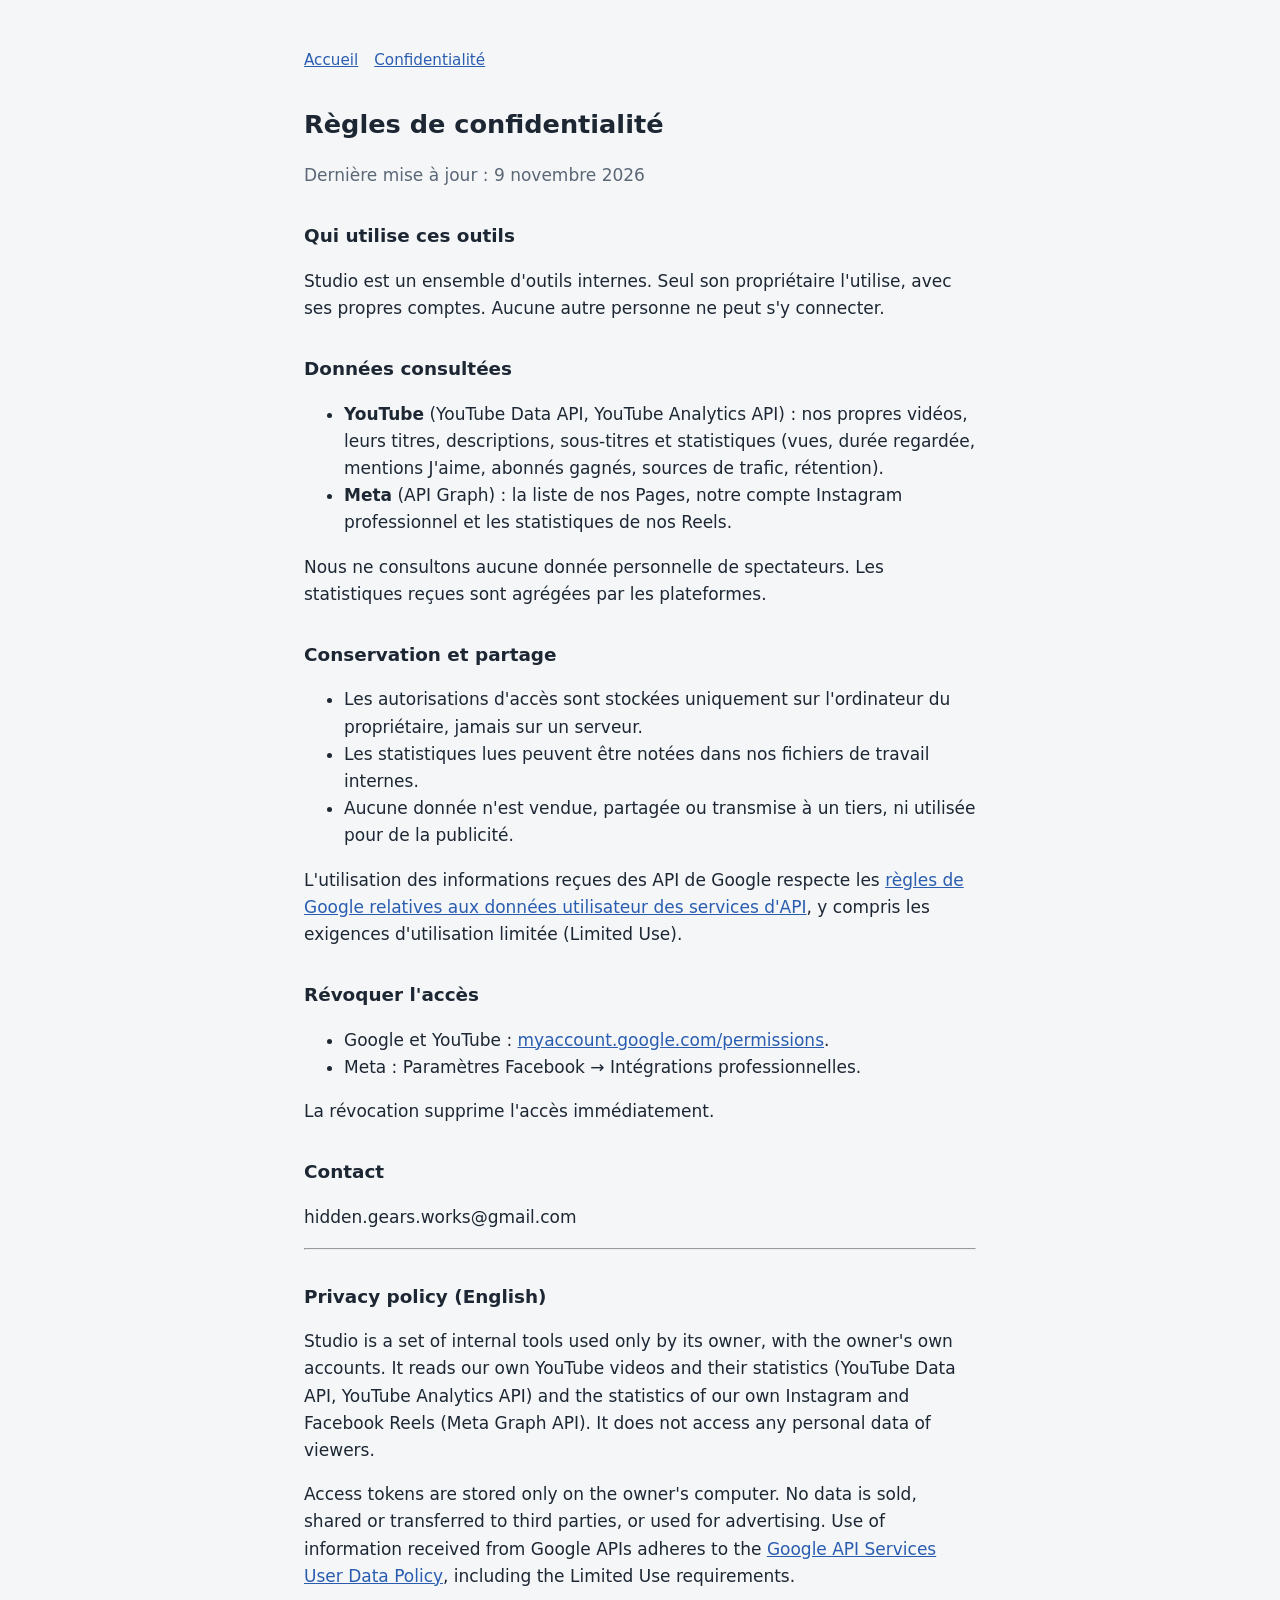
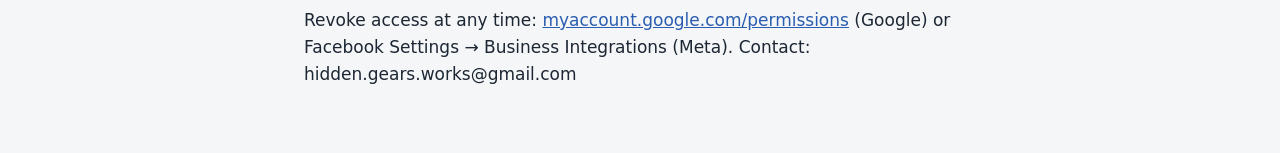
==== confidentialite.html @ b763d8b4 "Studio site: homepage and privacy policy" ====
<!doctype html>
<html lang="fr">
<head>
<meta charset="utf-8"><meta name="viewport" content="width=device-width,initial-scale=1">
<title>Confidentialité · Studio</title>
<meta name="description" content="Règles de confidentialité des outils internes Studio.">
<link rel="stylesheet" href="style.css">
</head>
<body><main>
<nav><a href="./">Accueil</a><a href="confidentialite.html">Confidentialité</a></nav>
<h1>Règles de confidentialité</h1>
<p class="doux">Dernière mise à jour : 9 novembre 2026</p>

<h2>Qui utilise ces outils</h2>
<p>Studio est un ensemble d'outils internes. Seul son propriétaire l'utilise, avec ses propres comptes. Aucune autre personne ne peut s'y connecter.</p>

<h2>Données consultées</h2>
<ul>
<li><strong>YouTube</strong> (YouTube Data API, YouTube Analytics API) : nos propres vidéos, leurs titres, descriptions, sous-titres et statistiques (vues, durée regardée, mentions J'aime, abonnés gagnés, sources de trafic, rétention).</li>
<li><strong>Meta</strong> (API Graph) : la liste de nos Pages, notre compte Instagram professionnel et les statistiques de nos Reels.</li>
</ul>
<p>Nous ne consultons aucune donnée personnelle de spectateurs. Les statistiques reçues sont agrégées par les plateformes.</p>

<h2>Conservation et partage</h2>
<ul>
<li>Les autorisations d'accès sont stockées uniquement sur l'ordinateur du propriétaire, jamais sur un serveur.</li>
<li>Les statistiques lues peuvent être notées dans nos fichiers de travail internes.</li>
<li>Aucune donnée n'est vendue, partagée ou transmise à un tiers, ni utilisée pour de la publicité.</li>
</ul>
<p>L'utilisation des informations reçues des API de Google respecte les <a href="https://developers.google.com/terms/api-services-user-data-policy">règles de Google relatives aux données utilisateur des services d'API</a>, y compris les exigences d'utilisation limitée (Limited Use).</p>

<h2>Révoquer l'accès</h2>
<ul>
<li>Google et YouTube : <a href="https://myaccount.google.com/permissions">myaccount.google.com/permissions</a>.</li>
<li>Meta : Paramètres Facebook → Intégrations professionnelles.</li>
</ul>
<p>La révocation supprime l'accès immédiatement.</p>

<h2>Contact</h2>
<p>hidden.gears.works@gmail.com</p>

<hr>
<section id="en" lang="en">
<h2>Privacy policy (English)</h2>
<p>Studio is a set of internal tools used only by its owner, with the owner's own accounts. It reads our own YouTube videos and their statistics (YouTube Data API, YouTube Analytics API) and the statistics of our own Instagram and Facebook Reels (Meta Graph API). It does not access any personal data of viewers.</p>
<p>Access tokens are stored only on the owner's computer. No data is sold, shared or transferred to third parties, or used for advertising. Use of information received from Google APIs adheres to the <a href="https://developers.google.com/terms/api-services-user-data-policy">Google API Services User Data Policy</a>, including the Limited Use requirements.</p>
<p>Revoke access at any time: <a href="https://myaccount.google.com/permissions">myaccount.google.com/permissions</a> (Google) or Facebook Settings → Business Integrations (Meta). Contact: hidden.gears.works@gmail.com</p>
</section>
</main></body>
</html>
---- style.css ----
:root{--fond:#f4f6f8;--texte:#1d2733;--doux:#5b6775;--lien:#2a5db0}
@media (prefers-color-scheme:dark){:root{--fond:#14181d;--texte:#e6eaee;--doux:#9aa5b1;--lien:#8fb4ff}}
body{margin:0;background:var(--fond);color:var(--texte);font:17px/1.6 system-ui,sans-serif}
main{max-width:42rem;margin:0 auto;padding:3rem 1rem}
h1{font-size:1.6rem;margin:0 0 .5rem}h2{font-size:1.15rem;margin-top:2rem}
p,li{color:var(--texte)}small,.doux{color:var(--doux)}a{color:var(--lien)}
nav{margin-bottom:2rem;font-size:.95rem}nav a{margin-right:1rem}
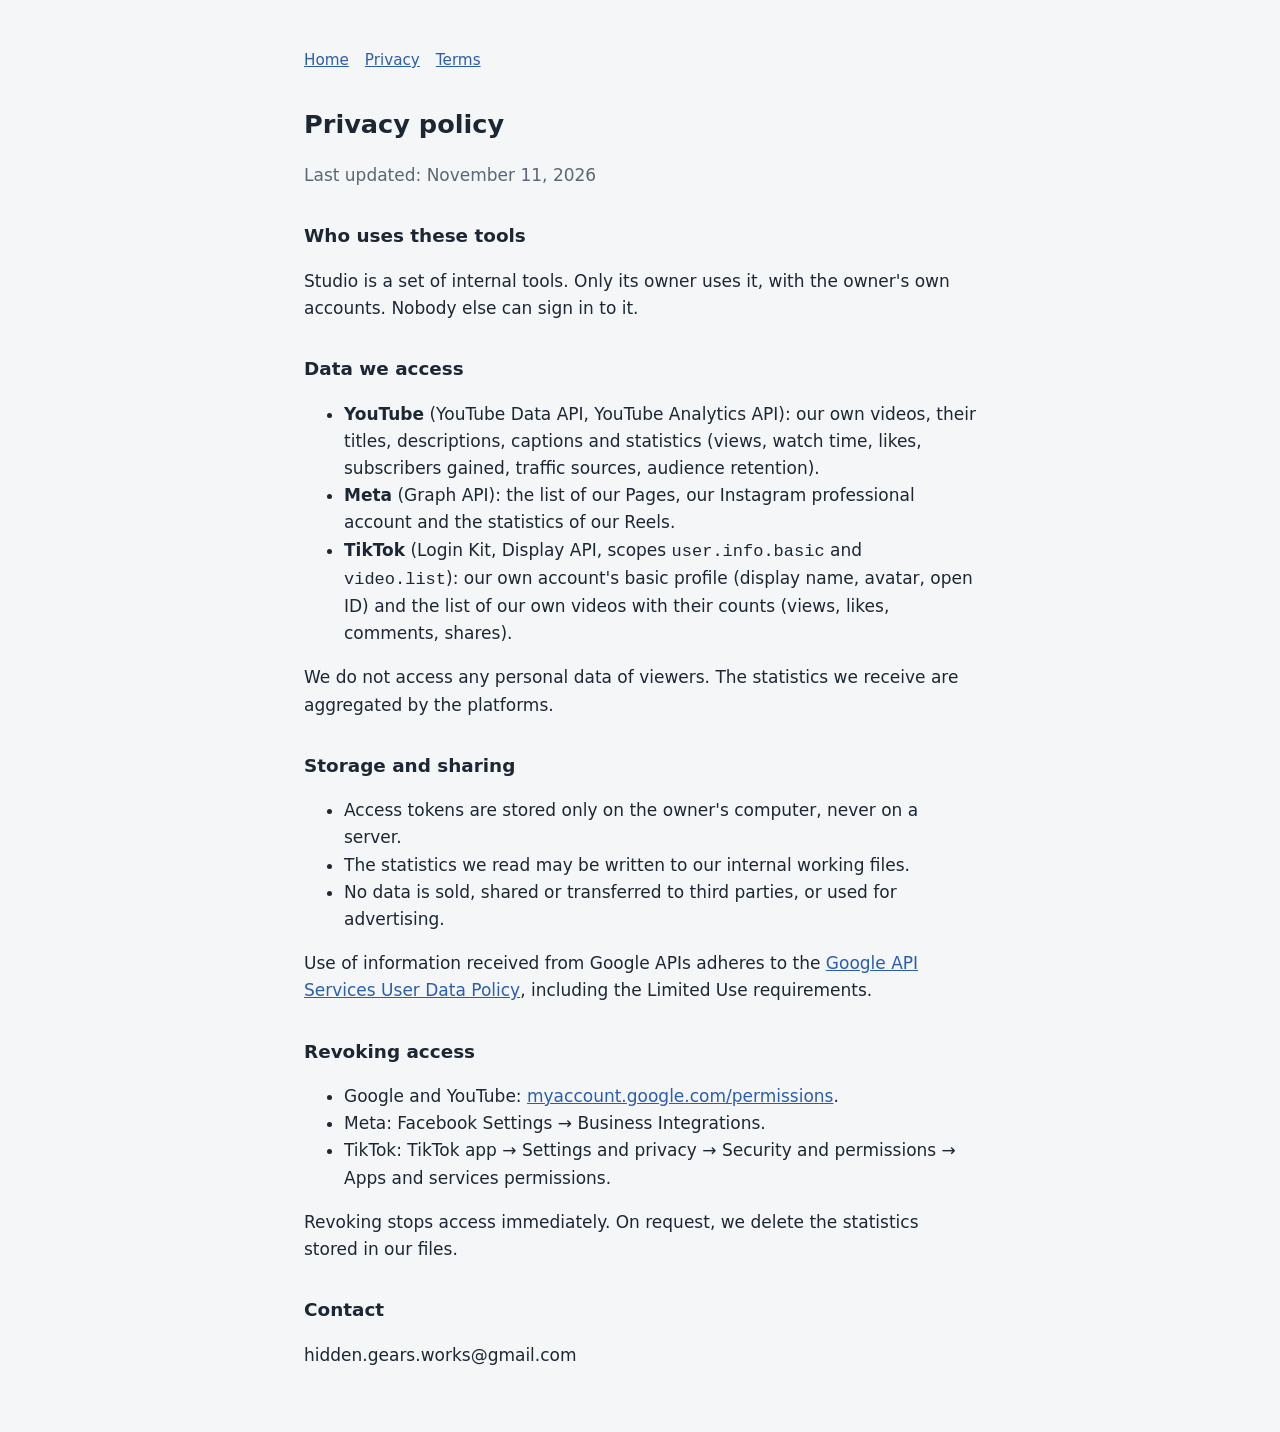
==== commit c253a374: "Site in English; TikTok (Login Kit, Display API, read-only) in home and privacy; terms page; old pri" ====
--- a/confidentialite.html
+++ b/confidentialite.html
@@ -1,50 +1,10 @@
 <!doctype html>
-<html lang="fr">
+<html lang="en">
 <head>
 <meta charset="utf-8"><meta name="viewport" content="width=device-width,initial-scale=1">
-<title>Confidentialité · Studio</title>
-<meta name="description" content="Règles de confidentialité des outils internes Studio.">
-<link rel="stylesheet" href="style.css">
+<title>Privacy · Studio</title>
+<meta http-equiv="refresh" content="0; url=privacy.html">
+<link rel="canonical" href="privacy.html">
 </head>
-<body><main>
-<nav><a href="./">Accueil</a><a href="confidentialite.html">Confidentialité</a></nav>
-<h1>Règles de confidentialité</h1>
-<p class="doux">Dernière mise à jour : 9 novembre 2026</p>
-
-<h2>Qui utilise ces outils</h2>
-<p>Studio est un ensemble d'outils internes. Seul son propriétaire l'utilise, avec ses propres comptes. Aucune autre personne ne peut s'y connecter.</p>
-
-<h2>Données consultées</h2>
-<ul>
-<li><strong>YouTube</strong> (YouTube Data API, YouTube Analytics API) : nos propres vidéos, leurs titres, descriptions, sous-titres et statistiques (vues, durée regardée, mentions J'aime, abonnés gagnés, sources de trafic, rétention).</li>
-<li><strong>Meta</strong> (API Graph) : la liste de nos Pages, notre compte Instagram professionnel et les statistiques de nos Reels.</li>
-</ul>
-<p>Nous ne consultons aucune donnée personnelle de spectateurs. Les statistiques reçues sont agrégées par les plateformes.</p>
-
-<h2>Conservation et partage</h2>
-<ul>
-<li>Les autorisations d'accès sont stockées uniquement sur l'ordinateur du propriétaire, jamais sur un serveur.</li>
-<li>Les statistiques lues peuvent être notées dans nos fichiers de travail internes.</li>
-<li>Aucune donnée n'est vendue, partagée ou transmise à un tiers, ni utilisée pour de la publicité.</li>
-</ul>
-<p>L'utilisation des informations reçues des API de Google respecte les <a href="https://developers.google.com/terms/api-services-user-data-policy">règles de Google relatives aux données utilisateur des services d'API</a>, y compris les exigences d'utilisation limitée (Limited Use).</p>
-
-<h2>Révoquer l'accès</h2>
-<ul>
-<li>Google et YouTube : <a href="https://myaccount.google.com/permissions">myaccount.google.com/permissions</a>.</li>
-<li>Meta : Paramètres Facebook → Intégrations professionnelles.</li>
-</ul>
-<p>La révocation supprime l'accès immédiatement.</p>
-
-<h2>Contact</h2>
-<p>hidden.gears.works@gmail.com</p>
-
-<hr>
-<section id="en" lang="en">
-<h2>Privacy policy (English)</h2>
-<p>Studio is a set of internal tools used only by its owner, with the owner's own accounts. It reads our own YouTube videos and their statistics (YouTube Data API, YouTube Analytics API) and the statistics of our own Instagram and Facebook Reels (Meta Graph API). It does not access any personal data of viewers.</p>
-<p>Access tokens are stored only on the owner's computer. No data is sold, shared or transferred to third parties, or used for advertising. Use of information received from Google APIs adheres to the <a href="https://developers.google.com/terms/api-services-user-data-policy">Google API Services User Data Policy</a>, including the Limited Use requirements.</p>
-<p>Revoke access at any time: <a href="https://myaccount.google.com/permissions">myaccount.google.com/permissions</a> (Google) or Facebook Settings → Business Integrations (Meta). Contact: hidden.gears.works@gmail.com</p>
-</section>
-</main></body>
+<body><p><a href="privacy.html">Privacy policy</a></p></body>
 </html>
